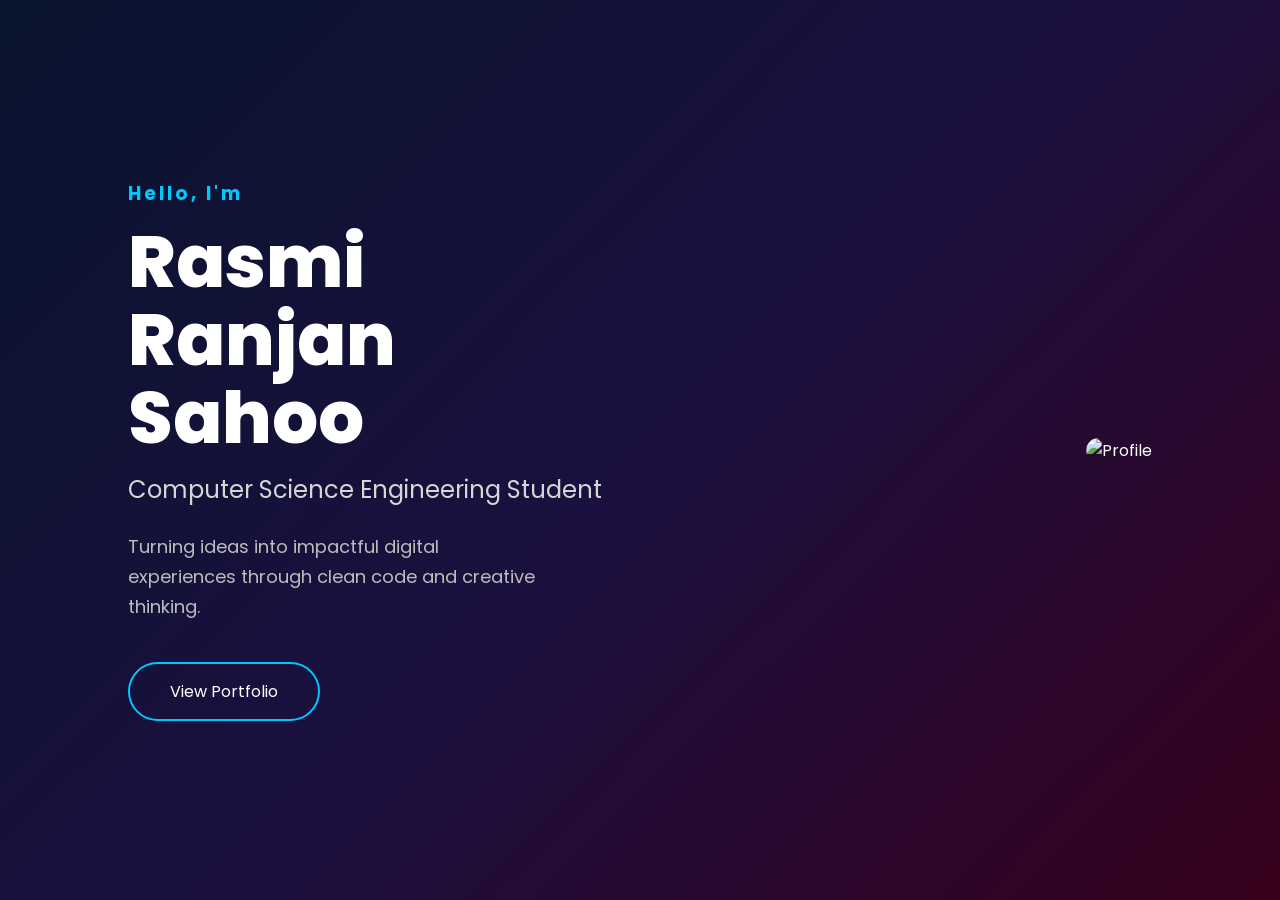
==== project2/index.html @ 0f8fcd58 "portfolio" ====
<!DOCTYPE html>
<html lang="en">
<head>
    <meta charset="UTF-8">
    <meta name="viewport" content="width=device-width, initial-scale=1.0">
    <title>Rasmi Ranjan Sahoo</title>

    <link rel="preconnect" href="https://fonts.googleapis.com">
    <link rel="preconnect" href="https://fonts.gstatic.com" crossorigin>

    <link href="https://fonts.googleapis.com/css2?family=Poppins:wght@300;400;500;600;700;800&display=swap" rel="stylesheet">

    <link rel="stylesheet" href="style.css">
</head>

<body>

<section class="hero">

<div class="content">

<h3>Hello, I'm</h3>

<h1>Rasmi<br>Ranjan Sahoo</h1>

<h2>Computer Science Engineering Student</h2>

<p class="tagline">
Turning ideas into impactful digital experiences through clean code and creative thinking.
</p>

<a href="#" class="btn">View Portfolio</a>

</div>

<div class="image">

<img src="images/profile.png" alt="Profile">

</div>

</section>

</body>
</html>
---- project2/style.css ----
*{
    margin:0;
    padding:0;
    box-sizing:border-box;
    font-family:'Poppins',sans-serif;
}

body{
    background:linear-gradient(135deg,#08142d,#1a103f,#37001c);
    color:white;
}

.hero{
    min-height:100vh;
    display:flex;
    justify-content:space-between;
    align-items:center;
    padding:0 10%;
}

.content{
    width:50%;
}

h3{
    color:#00c8ff;
    letter-spacing:3px;
    margin-bottom:15px;
}

h1{
    font-size:72px;
    line-height:78px;
    font-weight:800;
}

h2{
    margin-top:15px;
    font-weight:400;
    color:#d6d6d6;
}

.tagline{
    margin-top:25px;
    font-size:18px;
    color:#bcbcbc;
    line-height:30px;
    width:80%;
}

.btn{
    display:inline-block;
    margin-top:40px;
    padding:15px 40px;
    border:2px solid #00c8ff;
    color:white;
    text-decoration:none;
    border-radius:50px;
    transition:0.4s;
}

.btn:hover{
    background:#00c8ff;
    color:#000;
}

.image img{
    width:450px;
    border-radius:20px;
}
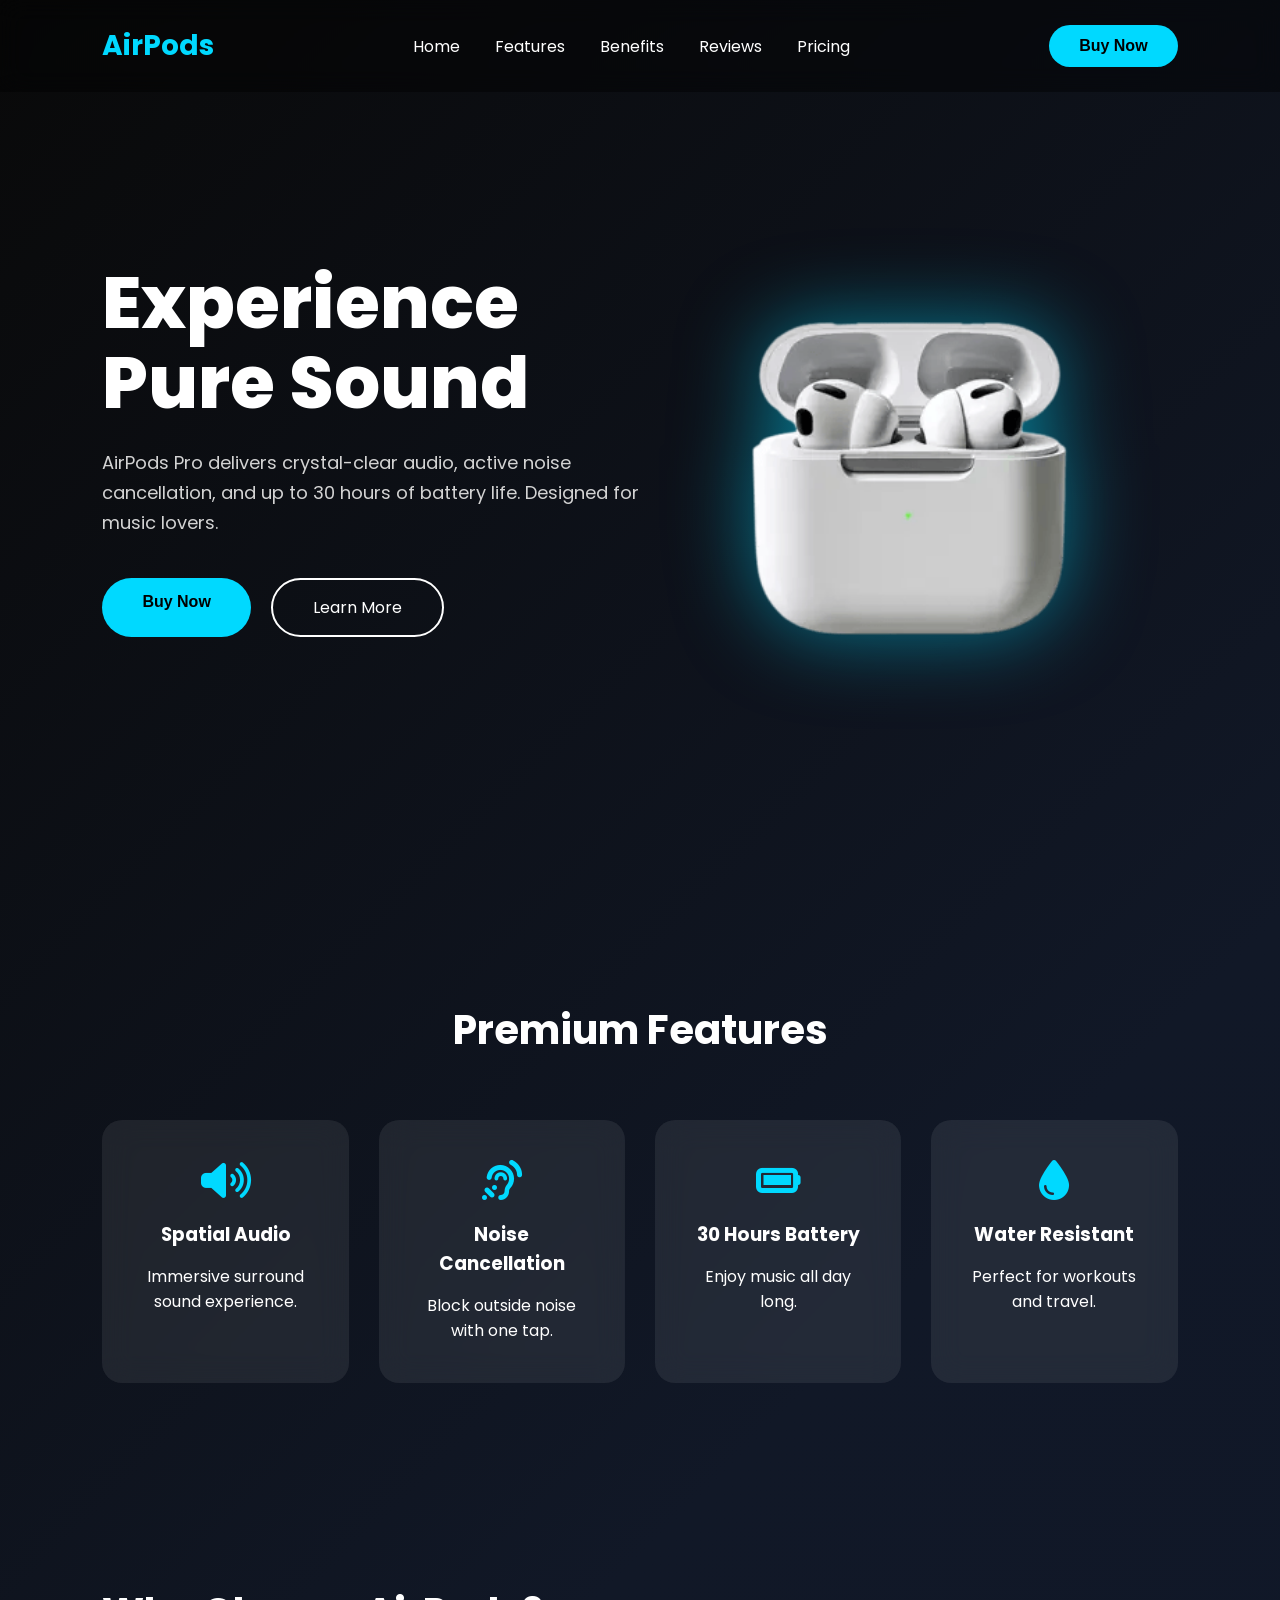
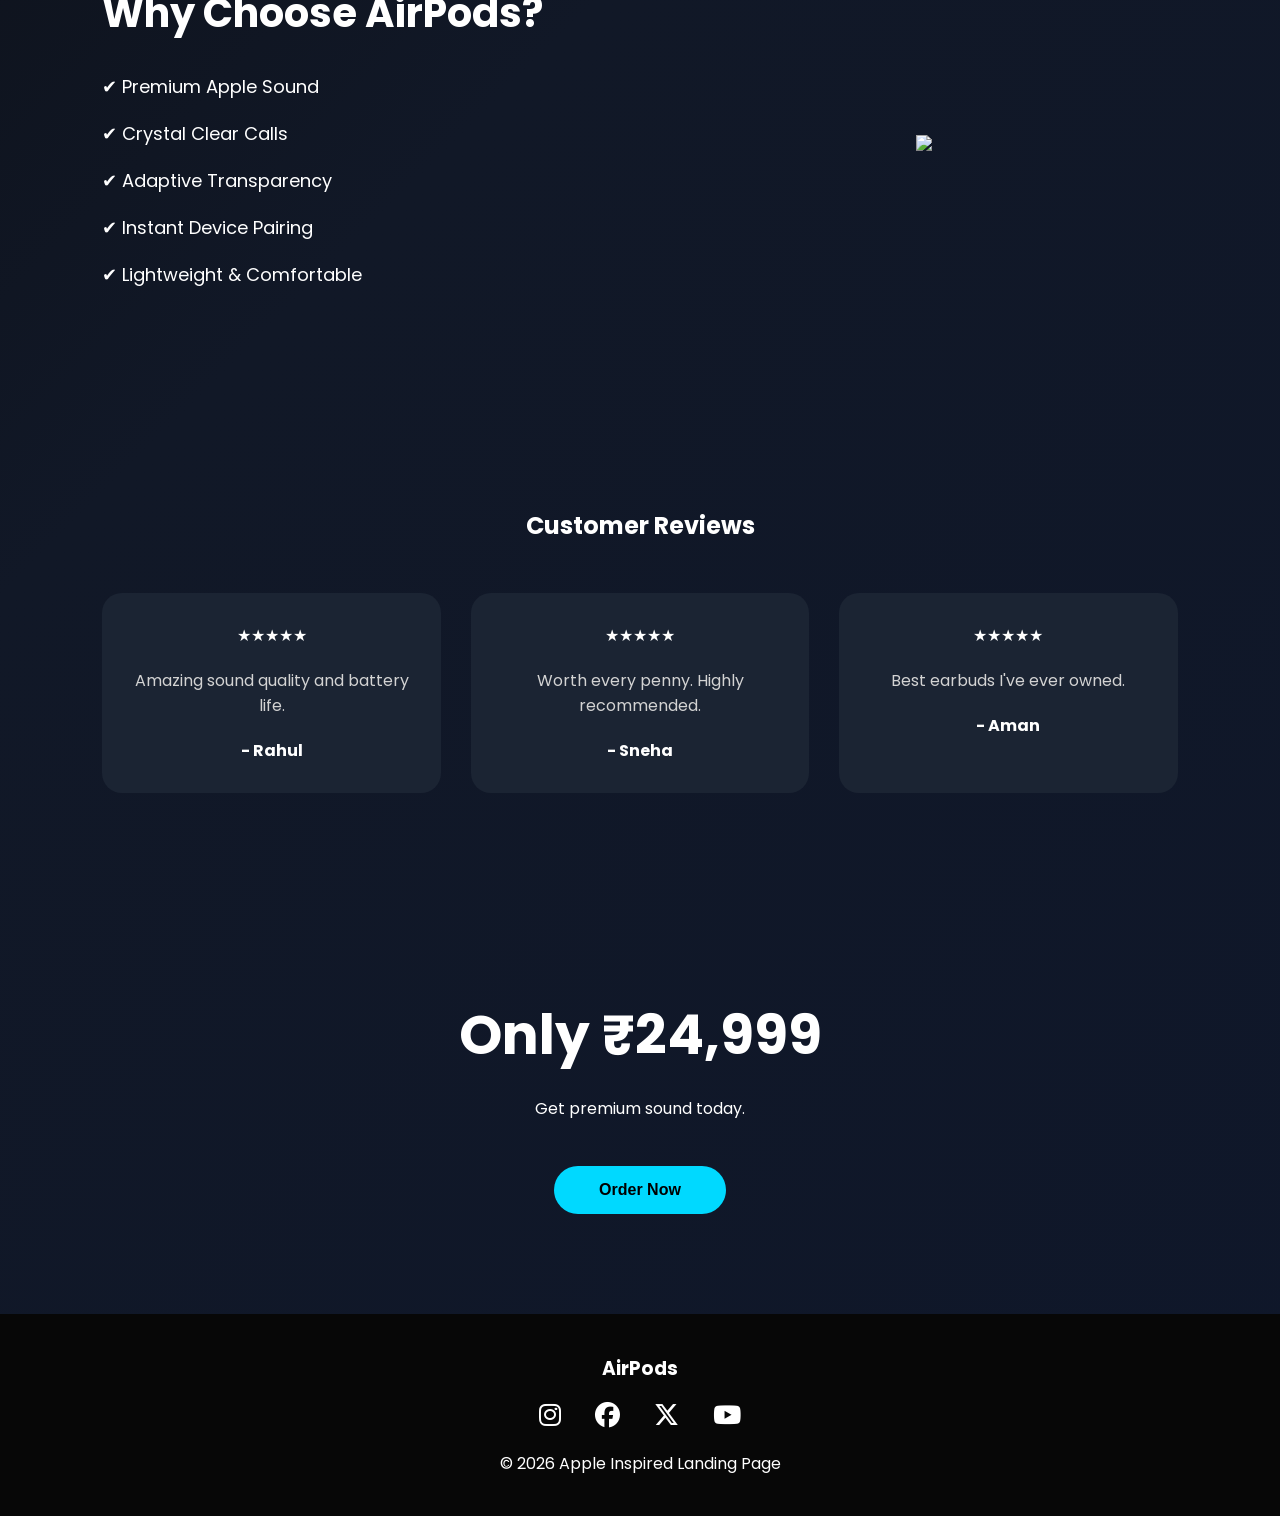
==== commit 8a797d27: "minor2" ====
--- a/project2/index.html
+++ b/project2/index.html
@@ -1,45 +1,301 @@
 <!DOCTYPE html>
 <html lang="en">
+
 <head>
+
     <meta charset="UTF-8">
     <meta name="viewport" content="width=device-width, initial-scale=1.0">
-    <title>Rasmi Ranjan Sahoo</title>
+
+    <title>AirPods Pro</title>
+
+    <link rel="stylesheet" href="style.css">
+
+    <!-- Google Font -->
 
     <link rel="preconnect" href="https://fonts.googleapis.com">
+
     <link rel="preconnect" href="https://fonts.gstatic.com" crossorigin>
 
     <link href="https://fonts.googleapis.com/css2?family=Poppins:wght@300;400;500;600;700;800&display=swap" rel="stylesheet">
 
-    <link rel="stylesheet" href="style.css">
+    <!-- Font Awesome -->
+
+    <link rel="stylesheet"
+    href="https://cdnjs.cloudflare.com/ajax/libs/font-awesome/6.5.2/css/all.min.css">
+
 </head>
 
 <body>
 
+<!-- ================= NAVBAR ================= -->
+
+<nav>
+
+    <div class="logo">
+        AirPods
+    </div>
+
+    <ul>
+
+        <li><a href="#">Home</a></li>
+
+        <li><a href="#features">Features</a></li>
+
+        <li><a href="#benefits">Benefits</a></li>
+
+        <li><a href="#reviews">Reviews</a></li>
+
+        <li><a href="#pricing">Pricing</a></li>
+
+    </ul>
+
+    <a href="#" class="nav-btn">Buy Now</a>
+
+</nav>
+
+<!-- ================= HERO ================= -->
+
 <section class="hero">
 
-<div class="content">
-
-<h3>Hello, I'm</h3>
-
-<h1>Rasmi<br>Ranjan Sahoo</h1>
-
-<h2>Computer Science Engineering Student</h2>
-
-<p class="tagline">
-Turning ideas into impactful digital experiences through clean code and creative thinking.
-</p>
-
-<a href="#" class="btn">View Portfolio</a>
-
-</div>
-
-<div class="image">
-
-<img src="images/profile.png" alt="Profile">
-
-</div>
-
-</section>
+<div class="left">
+
+<h1>
+
+Experience
+<br>
+
+Pure Sound
+
+</h1>
+
+<p>
+
+AirPods Pro delivers crystal-clear audio,
+active noise cancellation,
+and up to 30 hours of battery life.
+
+Designed for music lovers.
+
+</p>
+
+<div class="buttons">
+
+<a href="#" class="btn1">Buy Now</a>
+
+<a href="#" class="btn2">Learn More</a>
+
+</div>
+
+</div>
+
+<div class="right">
+
+<img src="/project2/pngtree-apple-airpods-pro-png-image_10477533.png" alt="AirPods">
+
+</div>
+
+</section>
+
+<!-- ================= FEATURES ================= -->
+
+<section class="features" id="features">
+
+<h2>Premium Features</h2>
+
+<div class="cards">
+
+<div class="card">
+
+<i class="fa-solid fa-volume-high"></i>
+
+<h3>Spatial Audio</h3>
+
+<p>Immersive surround sound experience.</p>
+
+</div>
+
+<div class="card">
+
+<i class="fa-solid fa-ear-listen"></i>
+
+<h3>Noise Cancellation</h3>
+
+<p>Block outside noise with one tap.</p>
+
+</div>
+
+<div class="card">
+
+<i class="fa-solid fa-battery-full"></i>
+
+<h3>30 Hours Battery</h3>
+
+<p>Enjoy music all day long.</p>
+
+</div>
+
+<div class="card">
+
+<i class="fa-solid fa-droplet"></i>
+
+<h3>Water Resistant</h3>
+
+<p>Perfect for workouts and travel.</p>
+
+</div>
+
+</div>
+
+</section>
+
+<!-- ================= BENEFITS ================= -->
+
+<section class="benefits" id="benefits">
+
+<div class="benefit-text">
+
+<h2>Why Choose AirPods?</h2>
+
+<p>
+
+✔ Premium Apple Sound
+
+</p>
+
+<p>
+
+✔ Crystal Clear Calls
+
+</p>
+
+<p>
+
+✔ Adaptive Transparency
+
+</p>
+
+<p>
+
+✔ Instant Device Pairing
+
+</p>
+
+<p>
+
+✔ Lightweight & Comfortable
+
+</p>
+
+</div>
+
+<div class="benefit-image">
+
+<img src="images/airpods.png">
+
+</div>
+
+</section>
+
+<!-- ================= REVIEWS ================= -->
+
+<section class="reviews" id="reviews">
+
+<h2>Customer Reviews</h2>
+
+<div class="review-container">
+
+<div class="review">
+
+★★★★★
+
+<p>
+
+Amazing sound quality and battery life.
+
+</p>
+
+<h4>- Rahul</h4>
+
+</div>
+
+<div class="review">
+
+★★★★★
+
+<p>
+
+Worth every penny. Highly recommended.
+
+</p>
+
+<h4>- Sneha</h4>
+
+</div>
+
+<div class="review">
+
+★★★★★
+
+<p>
+
+Best earbuds I've ever owned.
+
+</p>
+
+<h4>- Aman</h4>
+
+</div>
+
+</div>
+
+</section>
+
+<!-- ================= PRICING ================= -->
+
+<section class="pricing" id="pricing">
+
+<h2>Only ₹24,999</h2>
+
+<p>
+
+Get premium sound today.
+
+</p>
+
+<a href="#" class="price-btn">
+
+Order Now
+
+</a>
+
+</section>
+
+<!-- ================= FOOTER ================= -->
+
+<footer>
+
+<h3>AirPods</h3>
+
+<div class="social">
+
+<i class="fa-brands fa-instagram"></i>
+
+<i class="fa-brands fa-facebook"></i>
+
+<i class="fa-brands fa-x-twitter"></i>
+
+<i class="fa-brands fa-youtube"></i>
+
+</div>
+
+<p>
+
+© 2026 Apple Inspired Landing Page
+
+</p>
+
+</footer>
 
 </body>
+
 </html>
--- a/project2/style.css
+++ b/project2/style.css
@@ -1,70 +1,488 @@
+/* ==============================
+   GLOBAL
+============================== */
+
 *{
     margin:0;
     padding:0;
     box-sizing:border-box;
     font-family:'Poppins',sans-serif;
+    scroll-behavior:smooth;
 }
 
 body{
-    background:linear-gradient(135deg,#08142d,#1a103f,#37001c);
+    background:linear-gradient(135deg,#090909,#111827,#0f172a);
     color:white;
-}
+    overflow-x:hidden;
+}
+
+/* ==============================
+   NAVBAR
+============================== */
+
+nav{
+    width:100%;
+    display:flex;
+    justify-content:space-between;
+    align-items:center;
+    padding:25px 8%;
+    position:fixed;
+    top:0;
+    left:0;
+    background:rgba(0,0,0,.4);
+    backdrop-filter:blur(12px);
+    z-index:1000;
+}
+
+.logo{
+    font-size:28px;
+    font-weight:700;
+    color:#00d9ff;
+}
+
+nav ul{
+    display:flex;
+    list-style:none;
+    gap:35px;
+}
+
+nav ul li a{
+    color:white;
+    text-decoration:none;
+    transition:.3s;
+}
+
+nav ul li a:hover{
+    color:#00d9ff;
+}
+
+.nav-btn{
+    background:#00d9ff;
+    color:black;
+    text-decoration:none;
+    padding:12px 30px;
+    border-radius:40px;
+    font-weight:600;
+    transition:.4s;
+}
+
+.nav-btn:hover{
+    transform:translateY(-4px);
+    box-shadow:0 0 20px #00d9ff;
+}
+
+/* ==============================
+   HERO
+============================== */
 
 .hero{
     min-height:100vh;
     display:flex;
     justify-content:space-between;
     align-items:center;
-    padding:0 10%;
-}
-
-.content{
+    padding:120px 8%;
+}
+
+.left{
     width:50%;
 }
 
-h3{
-    color:#00c8ff;
-    letter-spacing:3px;
-    margin-bottom:15px;
-}
-
-h1{
+.left h1{
     font-size:72px;
-    line-height:78px;
+    line-height:80px;
     font-weight:800;
 }
 
-h2{
-    margin-top:15px;
-    font-weight:400;
-    color:#d6d6d6;
-}
-
-.tagline{
+.left p{
     margin-top:25px;
+    color:#d3d3d3;
+    line-height:30px;
     font-size:18px;
-    color:#bcbcbc;
-    line-height:30px;
-    width:80%;
-}
-
-.btn{
-    display:inline-block;
+}
+
+.buttons{
     margin-top:40px;
+    display:flex;
+    gap:20px;
+}
+
+.btn1{
+    text-decoration:none;
+    background:#00d9ff;
+    color:black;
     padding:15px 40px;
-    border:2px solid #00c8ff;
+    border-radius:40px;
+    font-weight:600;
+    transition:.4s;
+}
+
+.btn1:hover{
+    transform:translateY(-5px);
+    box-shadow:0 0 25px #00d9ff;
+}
+
+.btn2{
+    text-decoration:none;
     color:white;
-    text-decoration:none;
-    border-radius:50px;
-    transition:0.4s;
-}
-
-.btn:hover{
-    background:#00c8ff;
-    color:#000;
-}
-
-.image img{
-    width:450px;
-    border-radius:20px;
+    border:2px solid white;
+    padding:15px 40px;
+    border-radius:40px;
+    transition:.4s;
+}
+
+.btn2:hover{
+    background:white;
+    color:black;
+}
+
+.right{
+    width:50%;
+    display:flex;
+    justify-content:center;
+}
+
+.right img{
+    width:500px;
+    animation:float 4s ease-in-out infinite;
+    filter:drop-shadow(0 0 40px rgba(0,217,255,.5));
+}
+
+/* ==============================
+   FLOAT ANIMATION
+============================== */
+
+@keyframes float{
+
+0%{
+transform:translateY(0px);
+}
+
+50%{
+transform:translateY(-20px);
+}
+
+100%{
+transform:translateY(0px);
+}
+
+}
+
+/* ==============================
+   FEATURES
+============================== */
+
+.features{
+
+padding:100px 8%;
+
+text-align:center;
+
+}
+
+.features h2{
+
+font-size:40px;
+
+margin-bottom:60px;
+
+}
+
+.cards{
+
+display:grid;
+
+grid-template-columns:repeat(auto-fit,minmax(230px,1fr));
+
+gap:30px;
+
+}
+
+.card{
+
+background:rgba(255,255,255,.08);
+
+padding:40px;
+
+border-radius:20px;
+
+backdrop-filter:blur(15px);
+
+transition:.4s;
+
+}
+
+.card:hover{
+
+transform:translateY(-10px);
+
+box-shadow:0 0 25px rgba(0,217,255,.5);
+
+}
+
+.card i{
+
+font-size:40px;
+
+color:#00d9ff;
+
+margin-bottom:20px;
+
+}
+
+.card h3{
+
+margin-bottom:15px;
+
+}
+
+/* ==============================
+   BENEFITS
+============================== */
+
+.benefits{
+
+display:flex;
+
+justify-content:space-between;
+
+align-items:center;
+
+padding:100px 8%;
+
+gap:60px;
+
+}
+
+.benefit-text{
+
+flex:1;
+
+}
+
+.benefit-text h2{
+
+font-size:40px;
+
+margin-bottom:30px;
+
+}
+
+.benefit-text p{
+
+margin-bottom:20px;
+
+font-size:18px;
+
+}
+
+.benefit-image{
+
+flex:1;
+
+text-align:center;
+
+}
+
+.benefit-image img{
+
+width:350px;
+
+}
+
+/* ==============================
+   REVIEWS
+============================== */
+
+.reviews{
+
+padding:100px 8%;
+
+text-align:center;
+
+}
+
+.review-container{
+
+display:grid;
+
+grid-template-columns:repeat(auto-fit,minmax(280px,1fr));
+
+gap:30px;
+
+margin-top:50px;
+
+}
+
+.review{
+
+background:#1b2433;
+
+padding:30px;
+
+border-radius:20px;
+
+transition:.3s;
+
+}
+
+.review:hover{
+
+transform:translateY(-8px);
+
+}
+
+.review p{
+
+margin:20px 0;
+
+color:#d3d3d3;
+
+}
+
+/* ==============================
+   PRICING
+============================== */
+
+.pricing{
+
+padding:100px 8%;
+
+text-align:center;
+
+}
+
+.pricing h2{
+
+font-size:55px;
+
+}
+
+.pricing p{
+
+margin:20px 0;
+
+}
+
+.price-btn{
+
+display:inline-block;
+
+margin-top:25px;
+
+background:#00d9ff;
+
+padding:15px 45px;
+
+border-radius:40px;
+
+text-decoration:none;
+
+font-weight:600;
+
+color:black;
+
+transition:.3s;
+
+}
+
+.price-btn:hover{
+
+box-shadow:0 0 30px #00d9ff;
+
+}
+
+/* ==============================
+   FOOTER
+============================== */
+
+footer{
+
+padding:40px;
+
+text-align:center;
+
+background:#070707;
+
+}
+
+.social{
+
+margin:20px 0;
+
+}
+
+.social i{
+
+font-size:25px;
+
+margin:0 15px;
+
+cursor:pointer;
+
+transition:.3s;
+
+}
+
+.social i:hover{
+
+color:#00d9ff;
+
+}
+
+/* ==============================
+   RESPONSIVE
+============================== */
+
+@media(max-width:900px){
+
+nav ul{
+
+display:none;
+
+}
+
+.hero{
+
+flex-direction:column;
+
+text-align:center;
+
+}
+
+.left{
+
+width:100%;
+
+}
+
+.right{
+
+width:100%;
+
+margin-top:50px;
+
+}
+
+.left h1{
+
+font-size:48px;
+
+line-height:55px;
+
+}
+
+.right img{
+
+width:320px;
+
+}
+
+.benefits{
+
+flex-direction:column;
+
+text-align:center;
+
+}
+
 }
